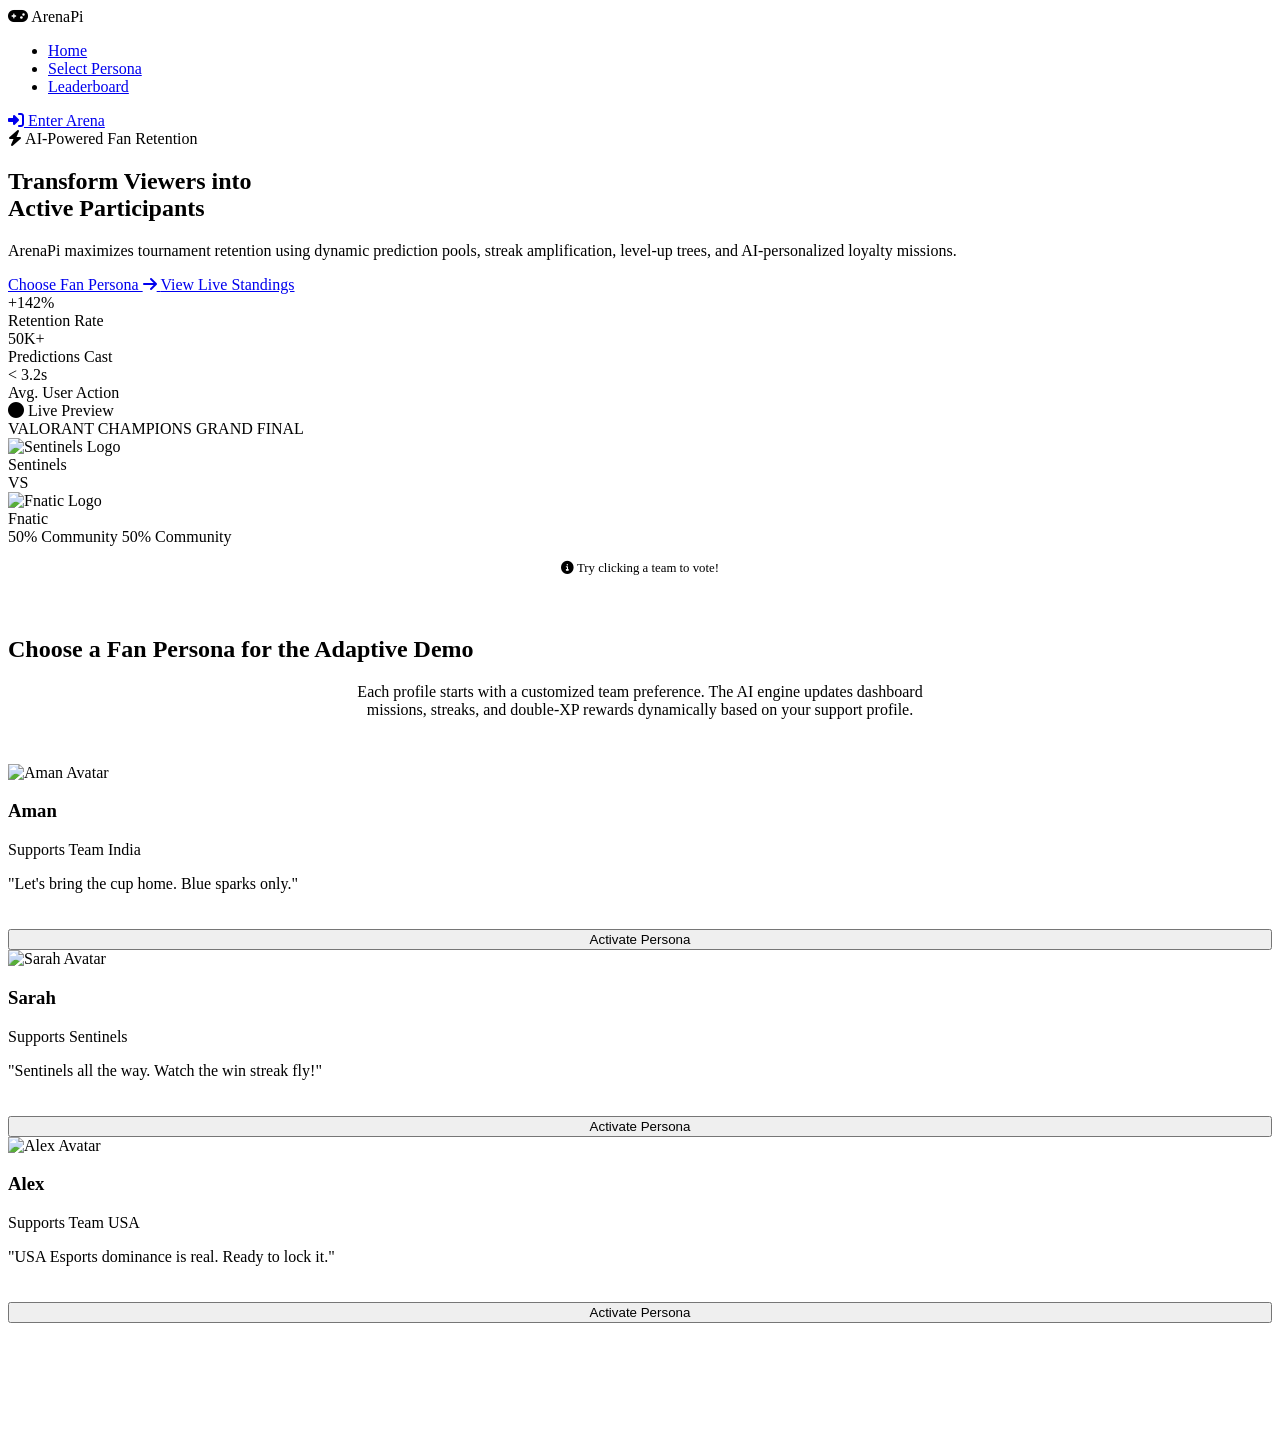
==== index.html @ d6355267 "Add files via upload" ====
<!DOCTYPE html>
<html lang="en">
<head>
    <meta charset="UTF-8">
    <meta name="viewport" content="width=device-width, initial-scale=1.0">
    <title>ArenaPi | Esports Fan Retention Platform</title>
    <!-- Icons and Fonts -->
    <link rel="stylesheet" href="https://cdnjs.cloudflare.com/ajax/libs/font-awesome/6.4.0/css/all.min.css">
    <link rel="stylesheet" href="css/core.css">
    <link rel="stylesheet" href="css/components.css">
    <link rel="stylesheet" href="css/pages.css">
</head>
<body>

    <!-- SVG Gradients for Progress Circles and borders -->
    <svg style="width:0;height:0;position:absolute;" aria-hidden="true" focusable="false">
        <linearGradient id="primaryGradient" x1="0%" y1="0%" x2="100%" y2="100%">
            <stop offset="0%" stop-color="#00f2fe" />
            <stop offset="100%" stop-color="#9d4edd" />
        </linearGradient>
    </svg>

    <!-- Navigation -->
    <nav class="navbar">
        <div class="nav-brand">
            <i class="fa-solid fa-gamepad text-gradient-primary"></i>
            <span>Arena<span>Pi</span></span>
        </div>
        <ul class="nav-links">
            <li><a href="#" class="nav-link active">Home</a></li>
            <li><a href="#demo-section" class="nav-link">Select Persona</a></li>
            <li><a href="leaderboard.html" class="nav-link">Leaderboard</a></li>
        </ul>
        <div class="nav-profile">
            <a href="#demo-section" class="btn btn-primary">
                <i class="fa-solid fa-right-to-bracket"></i> Enter Arena
            </a>
        </div>
    </nav>

    <!-- Main Content Container -->
    <main class="container">
        
        <!-- Hero Section -->
        <section class="hero-section animate-slide-up">
            <div class="hero-content">
                <div class="hero-badge">
                    <i class="fa-solid fa-bolt"></i> AI-Powered Fan Retention
                </div>
                <h1 class="hero-title">
                    Transform Viewers into <br>
                    <span class="text-gradient-primary glow-text-primary">Active Participants</span>
                </h1>
                <p class="hero-description">
                    ArenaPi maximizes tournament retention using dynamic prediction pools, streak amplification, level-up trees, and AI-personalized loyalty missions.
                </p>
                <div class="hero-actions">
                    <a href="#demo-section" class="btn btn-primary btn-lg">
                        Choose Fan Persona <i class="fa-solid fa-arrow-right"></i>
                    </a>
                    <a href="leaderboard.html" class="btn btn-secondary">
                        View Live Standings
                    </a>
                </div>
                <div class="hero-stats">
                    <div class="stat-item">
                        <div class="stat-value">+142%</div>
                        <div class="stat-label">Retention Rate</div>
                    </div>
                    <div class="stat-item">
                        <div class="stat-value">50K+</div>
                        <div class="stat-label">Predictions Cast</div>
                    </div>
                    <div class="stat-item">
                        <div class="stat-value">&lt; 3.2s</div>
                        <div class="stat-label">Avg. User Action</div>
                    </div>
                </div>
            </div>

            <!-- Teaser Match Interactive Card -->
            <div class="hero-visual">
                <div class="hero-preview-glow"></div>
                <div class="hero-card-teaser glass-panel match-card live animate-pulse-glow" id="teaser-match-card">
                    <div class="match-header">
                        <div class="match-badge live">
                            <i class="fa-solid fa-circle"></i> Live Preview
                        </div>
                        <div class="match-title">VALORANT CHAMPIONS GRAND FINAL</div>
                    </div>
                    <div class="match-versus">
                        <div class="match-team" id="teaser-team-a" data-team="Sentinels">
                            <img src="https://api.dicebear.com/7.x/identicon/svg?seed=Sentinels" alt="Sentinels Logo">
                            <div class="match-team-name">Sentinels</div>
                        </div>
                        <div class="match-vs-divider">VS</div>
                        <div class="match-team" id="teaser-team-b" data-team="Fnatic">
                            <img src="https://api.dicebear.com/7.x/identicon/svg?seed=Fnatic" alt="Fnatic Logo">
                            <div class="match-team-name">Fnatic</div>
                        </div>
                    </div>
                    <div class="match-prediction-bar">
                        <div class="match-prediction-fill-left" style="width: 50%" id="teaser-bar-left"></div>
                        <div class="match-prediction-fill-right" style="width: 50%" id="teaser-bar-right"></div>
                    </div>
                    <div class="match-prediction-stats">
                        <span id="teaser-votes-left">50% Community</span>
                        <span id="teaser-votes-right">50% Community</span>
                    </div>
                    <div style="margin-top: 15px; text-align: center; font-size: 0.8rem; color: var(--color-text-muted);">
                        <i class="fa-solid fa-circle-info text-gradient-primary"></i> Try clicking a team to vote!
                    </div>
                </div>
            </div>
        </section>

        <!-- Demo Profile Picker Section -->
        <section id="demo-section" style="padding: 40px 0 100px 0;">
            <h2 class="profile-selector-title">
                Choose a Fan Persona for the <span class="text-gradient-accent">Adaptive Demo</span>
            </h2>
            <p style="text-align: center; color: var(--color-text-muted); margin-bottom: 45px; max-width: 600px; margin-left: auto; margin-right: auto;">
                Each profile starts with a customized team preference. The AI engine updates dashboard missions, streaks, and double-XP rewards dynamically based on your support profile.
            </p>

            <div class="profile-select-grid">
                <!-- Aman Profile (Team India) -->
                <div class="profile-card glass-panel" data-name="Aman" data-team="Team India">
                    <img src="https://api.dicebear.com/7.x/bottts/svg?seed=Aman" alt="Aman Avatar" class="profile-avatar-large">
                    <h3 class="profile-name">Aman</h3>
                    <div class="profile-team">Supports Team India</div>
                    <p class="profile-motto">"Let's bring the cup home. Blue sparks only."</p>
                    <button class="btn btn-primary" style="margin-top: 20px; width: 100%;">Activate Persona</button>
                </div>

                <!-- Sarah Profile (Sentinels) -->
                <div class="profile-card glass-panel" data-name="Sarah" data-team="Sentinels">
                    <img src="https://api.dicebear.com/7.x/bottts/svg?seed=Sarah" alt="Sarah Avatar" class="profile-avatar-large">
                    <h3 class="profile-name">Sarah</h3>
                    <div class="profile-team">Supports Sentinels</div>
                    <p class="profile-motto">"Sentinels all the way. Watch the win streak fly!"</p>
                    <button class="btn btn-primary" style="margin-top: 20px; width: 100%;">Activate Persona</button>
                </div>

                <!-- Alex Profile (Team USA) -->
                <div class="profile-card glass-panel" data-name="Alex" data-team="Team USA">
                    <img src="https://api.dicebear.com/7.x/bottts/svg?seed=Alex" alt="Alex Avatar" class="profile-avatar-large">
                    <h3 class="profile-name">Alex</h3>
                    <div class="profile-team">Supports Team USA</div>
                    <p class="profile-motto">"USA Esports dominance is real. Ready to lock it."</p>
                    <button class="btn btn-primary" style="margin-top: 20px; width: 100%;">Activate Persona</button>
                </div>
            </div>
        </section>

    </main>

    <!-- JS Files -->
    <script src="js/state.js"></script>
    <script src="js/landing.js"></script>
</body>
</html>
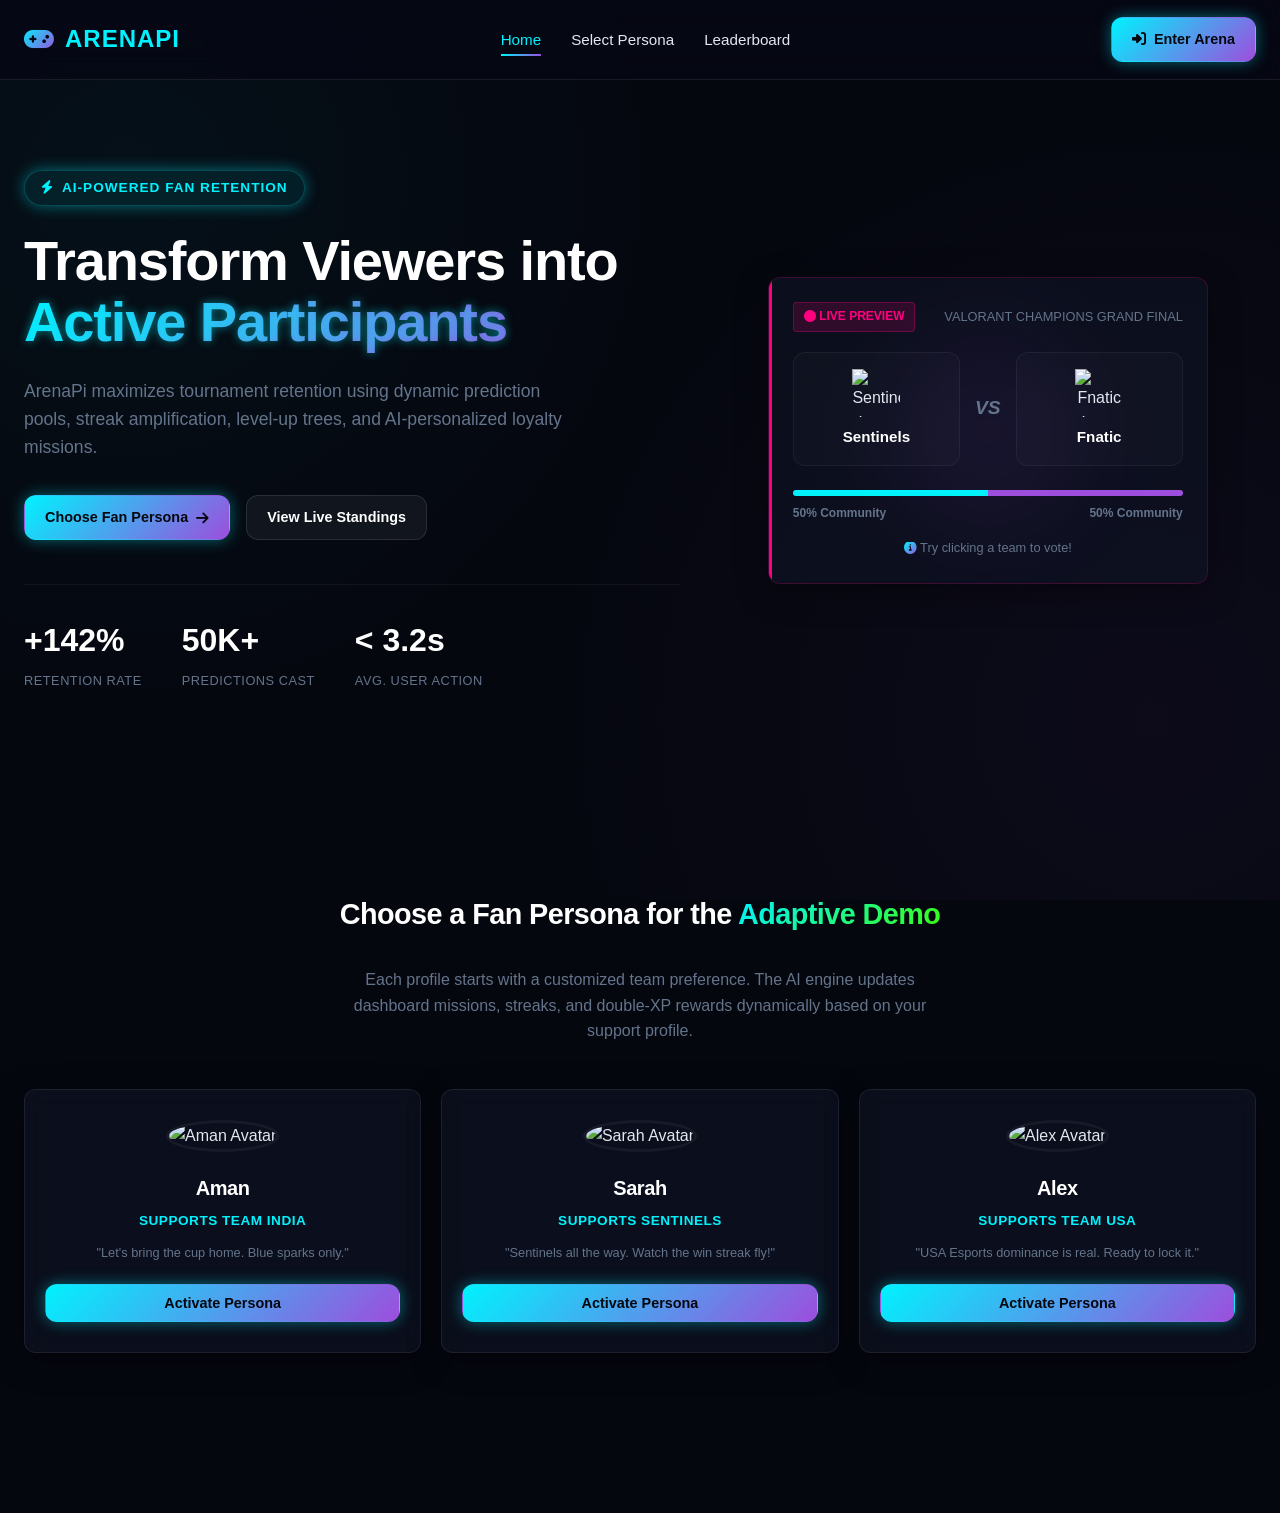
==== commit 1eaeaeca: "Remove 'css/' and 'js/' prefixes from file links" ====
--- a/index.html
+++ b/index.html
@@ -6,9 +6,9 @@
     <title>ArenaPi | Esports Fan Retention Platform</title>
     <!-- Icons and Fonts -->
     <link rel="stylesheet" href="https://cdnjs.cloudflare.com/ajax/libs/font-awesome/6.4.0/css/all.min.css">
-    <link rel="stylesheet" href="css/core.css">
-    <link rel="stylesheet" href="css/components.css">
-    <link rel="stylesheet" href="css/pages.css">
+    <link rel="stylesheet" href="core.css">
+    <link rel="stylesheet" href="components.css">
+    <link rel="stylesheet" href="pages.css">
 </head>
 <body>
 
@@ -156,7 +156,7 @@
     </main>
 
     <!-- JS Files -->
-    <script src="js/state.js"></script>
-    <script src="js/landing.js"></script>
+    <script src="state.js"></script>
+    <script src="landing.js"></script>
 </body>
 </html>
--- a/core.css
+++ b/core.css
@@ -0,0 +1,222 @@
+@import url('https://fonts.googleapis.com/css2?family=Inter:wght@300;400;500;600;700&family=Space+Grotesk:wght@400;500;600;700&display=swap');
+
+:root {
+    /* Color Palette */
+    --bg-darker: #05070f;
+    --bg-dark: #0a0d1d;
+    --bg-card: rgba(16, 20, 38, 0.6);
+    --bg-card-hover: rgba(22, 28, 54, 0.85);
+    
+    --color-primary: #00f2fe;     /* Electric Blue */
+    --color-secondary: #9d4edd;   /* Neon Purple */
+    --color-accent: #39ff14;      /* Hyper Green */
+    --color-danger: #ff007f;      /* Hot Pink */
+    --color-warning: #ffb703;     /* Amber Gold */
+    --color-text: #e2e8f0;        /* Slate text */
+    --color-text-muted: #64748b;  /* Muted text */
+    --color-white: #ffffff;
+    
+    /* Neon Glows */
+    --glow-primary: 0 0 15px rgba(0, 242, 254, 0.4);
+    --glow-secondary: 0 0 15px rgba(157, 78, 221, 0.4);
+    --glow-accent: 0 0 15px rgba(57, 255, 20, 0.4);
+    --glow-danger: 0 0 15px rgba(255, 0, 127, 0.4);
+    
+    /* Layout Tokens */
+    --border-radius: 12px;
+    --border-radius-lg: 20px;
+    --border-glass: 1px solid rgba(255, 255, 255, 0.08);
+    --font-heading: 'Space Grotesk', sans-serif;
+    --font-body: 'Inter', sans-serif;
+    
+    /* Animations */
+    --transition-fast: 0.2s cubic-bezier(0.4, 0, 0.2, 1);
+    --transition-normal: 0.3s cubic-bezier(0.4, 0, 0.2, 1);
+}
+
+/* Reset & Base Styles */
+* {
+    margin: 0;
+    padding: 0;
+    box-sizing: border-box;
+    scrollbar-width: thin;
+    scrollbar-color: var(--color-primary) var(--bg-darker);
+}
+
+body {
+    background-color: var(--bg-darker);
+    background-image: 
+        radial-gradient(circle at 10% 20%, rgba(0, 242, 254, 0.04) 0%, transparent 40%),
+        radial-gradient(circle at 90% 80%, rgba(157, 78, 221, 0.05) 0%, transparent 45%);
+    background-attachment: fixed;
+    color: var(--color-text);
+    font-family: var(--font-body);
+    line-height: 1.6;
+    overflow-x: hidden;
+    min-height: 100vh;
+}
+
+/* Custom Scrollbar */
+::-webkit-scrollbar {
+    width: 6px;
+    height: 6px;
+}
+
+::-webkit-scrollbar-track {
+    background: var(--bg-darker);
+}
+
+::-webkit-scrollbar-thumb {
+    background: rgba(0, 242, 254, 0.3);
+    border-radius: 3px;
+}
+
+::-webkit-scrollbar-thumb:hover {
+    background: var(--color-primary);
+}
+
+h1, h2, h3, h4, h5, h6 {
+    font-family: var(--font-heading);
+    color: var(--color-white);
+    letter-spacing: -0.02em;
+    font-weight: 700;
+}
+
+a {
+    color: inherit;
+    text-decoration: none;
+}
+
+button, input, select {
+    font-family: inherit;
+    font-size: inherit;
+    color: inherit;
+    outline: none;
+}
+
+/* Utility Classes */
+.container {
+    width: 100%;
+    max-width: 1280px;
+    margin: 0 auto;
+    padding: 0 24px;
+}
+
+.text-gradient-primary {
+    background: linear-gradient(135deg, var(--color-primary) 0%, var(--color-secondary) 100%);
+    -webkit-background-clip: text;
+    -webkit-text-fill-color: transparent;
+}
+
+.text-gradient-accent {
+    background: linear-gradient(135deg, var(--color-primary) 0%, var(--color-accent) 100%);
+    -webkit-background-clip: text;
+    -webkit-text-fill-color: transparent;
+}
+
+.glow-text-primary {
+    text-shadow: 0 0 10px rgba(0, 242, 254, 0.5);
+}
+
+.glow-text-accent {
+    text-shadow: 0 0 10px rgba(57, 255, 20, 0.5);
+}
+
+.flex-center {
+    display: flex;
+    justify-content: center;
+    align-items: center;
+}
+
+.glass-panel {
+    background: var(--bg-card);
+    backdrop-filter: blur(12px);
+    -webkit-backdrop-filter: blur(12px);
+    border: var(--border-glass);
+    border-radius: var(--border-radius);
+    box-shadow: 0 8px 32px 0 rgba(0, 0, 0, 0.37);
+}
+
+/* Animations */
+@keyframes pulseGlow {
+    0%, 100% {
+        box-shadow: 0 0 15px rgba(0, 242, 254, 0.2);
+    }
+    50% {
+        box-shadow: 0 0 25px rgba(0, 242, 254, 0.5);
+    }
+}
+
+@keyframes flameWobble {
+    0%, 100% { transform: scale(1) rotate(0deg); }
+    20% { transform: scale(1.1) rotate(-3deg); }
+    40% { transform: scale(0.95) rotate(3deg); }
+    60% { transform: scale(1.05) rotate(-1deg); }
+    80% { transform: scale(1) rotate(2deg); }
+}
+
+@keyframes slideInUp {
+    from {
+        opacity: 0;
+        transform: translateY(20px);
+    }
+    to {
+        opacity: 1;
+        transform: translateY(0);
+    }
+}
+
+.animate-pulse-glow {
+    animation: pulseGlow 3s infinite ease-in-out;
+}
+
+.animate-flame {
+    animation: flameWobble 1.5s infinite ease-in-out;
+}
+
+.animate-slide-up {
+    animation: slideInUp 0.6s cubic-bezier(0.16, 1, 0.3, 1) forwards;
+}
+
+/* Real-Time and Advanced Gamification Additions */
+:root {
+    --glow-golden: 0 0 20px rgba(255, 215, 0, 0.6);
+}
+
+.golden-aura {
+    box-shadow: var(--glow-golden) !important;
+    border-color: #ffd700 !important;
+    position: relative;
+}
+
+.golden-aura::after {
+    content: '👑';
+    position: absolute;
+    top: -8px;
+    right: -8px;
+    font-size: 1.1rem;
+    z-index: 10;
+}
+
+.golden-text {
+    color: #ffd700 !important;
+    text-shadow: 0 0 10px rgba(255, 215, 0, 0.4);
+}
+
+@keyframes flashGreen {
+    0%, 100% { background: rgba(57, 255, 20, 0.03); }
+    50% { background: rgba(57, 255, 20, 0.18); }
+}
+
+@keyframes flashRed {
+    0%, 100% { background: rgba(255, 0, 127, 0.03); }
+    50% { background: rgba(255, 0, 127, 0.18); }
+}
+
+.flash-score-green {
+    animation: flashGreen 1s ease;
+}
+
+.flash-score-red {
+    animation: flashRed 1s ease;
+}
--- a/components.css
+++ b/components.css
@@ -0,0 +1,921 @@
+/* ==========================================================================
+   BUTTONS
+   ========================================================================== */
+.btn {
+    display: inline-flex;
+    align-items: center;
+    justify-content: center;
+    gap: 8px;
+    padding: 10px 20px;
+    border-radius: var(--border-radius);
+    font-weight: 600;
+    cursor: pointer;
+    transition: all var(--transition-fast);
+    border: 1px solid transparent;
+    font-size: 0.9rem;
+}
+
+.btn-primary {
+    background: linear-gradient(135deg, var(--color-primary) 0%, var(--color-secondary) 100%);
+    color: var(--bg-darker);
+    box-shadow: var(--glow-primary);
+    font-weight: 700;
+}
+
+.btn-primary:hover {
+    transform: translateY(-2px);
+    box-shadow: 0 0 25px rgba(0, 242, 254, 0.7);
+    color: var(--color-white);
+}
+
+.btn-secondary {
+    background: rgba(255, 255, 255, 0.05);
+    border: 1px solid rgba(255, 255, 255, 0.1);
+    color: var(--color-white);
+}
+
+.btn-secondary:hover {
+    background: rgba(255, 255, 255, 0.1);
+    transform: translateY(-2px);
+}
+
+.btn-accent {
+    background: transparent;
+    border: 1px solid var(--color-accent);
+    color: var(--color-accent);
+}
+
+.btn-accent:hover {
+    background: var(--color-accent);
+    color: var(--bg-darker);
+    box-shadow: var(--glow-accent);
+    transform: translateY(-2px);
+}
+
+.btn-danger {
+    background: var(--color-danger);
+    color: var(--color-white);
+    box-shadow: var(--glow-danger);
+}
+
+.btn-danger:hover {
+    box-shadow: 0 0 25px rgba(255, 0, 127, 0.7);
+    transform: translateY(-2px);
+}
+
+/* ==========================================================================
+   NAVIGATION BAR
+   ========================================================================== */
+.navbar {
+    height: 80px;
+    display: flex;
+    justify-content: space-between;
+    align-items: center;
+    padding: 0 24px;
+    margin-bottom: 30px;
+    border-bottom: var(--border-glass);
+    background: rgba(6, 8, 20, 0.7);
+    backdrop-filter: blur(16px);
+    -webkit-backdrop-filter: blur(16px);
+    position: sticky;
+    top: 0;
+    z-index: 100;
+}
+
+.nav-brand {
+    display: flex;
+    align-items: center;
+    gap: 10px;
+    font-size: 1.5rem;
+    font-weight: 700;
+    color: var(--color-white);
+    text-transform: uppercase;
+    letter-spacing: 1px;
+}
+
+.nav-brand span {
+    color: var(--color-primary);
+}
+
+.nav-links {
+    display: flex;
+    gap: 30px;
+    list-style: none;
+}
+
+.nav-link {
+    font-family: var(--font-heading);
+    font-weight: 500;
+    font-size: 0.95rem;
+    transition: color var(--transition-fast);
+    position: relative;
+    padding: 8px 0;
+}
+
+.nav-link:hover, .nav-link.active {
+    color: var(--color-primary);
+}
+
+.nav-link::after {
+    content: '';
+    position: absolute;
+    bottom: 0;
+    left: 0;
+    width: 0;
+    height: 2px;
+    background: linear-gradient(90deg, var(--color-primary), var(--color-secondary));
+    transition: width var(--transition-fast);
+}
+
+.nav-link:hover::after, .nav-link.active::after {
+    width: 100%;
+}
+
+.nav-profile {
+    display: flex;
+    align-items: center;
+    gap: 15px;
+}
+
+/* ==========================================================================
+   MATCH PREDICTION CARDS
+   ========================================================================== */
+.match-card {
+    position: relative;
+    padding: 24px;
+    overflow: hidden;
+    transition: all var(--transition-normal);
+}
+
+.match-card:hover {
+    border-color: rgba(0, 242, 254, 0.3);
+    transform: translateY(-4px);
+    box-shadow: 0 12px 30px rgba(0, 242, 254, 0.08);
+}
+
+.match-card::before {
+    content: '';
+    position: absolute;
+    top: 0;
+    left: 0;
+    width: 3px;
+    height: 100%;
+    background: var(--color-text-muted);
+}
+
+.match-card.live::before {
+    background: var(--color-danger);
+}
+
+.match-card.live {
+    border-color: rgba(255, 0, 127, 0.2);
+}
+
+.match-header {
+    display: flex;
+    justify-content: space-between;
+    align-items: center;
+    margin-bottom: 20px;
+}
+
+.match-badge {
+    padding: 4px 10px;
+    border-radius: 4px;
+    font-size: 0.75rem;
+    font-weight: 700;
+    text-transform: uppercase;
+}
+
+.match-badge.live {
+    background: rgba(255, 0, 127, 0.15);
+    color: var(--color-danger);
+    border: 1px solid rgba(255, 0, 127, 0.3);
+    animation: pulse 1.5s infinite;
+}
+
+.match-badge.upcoming {
+    background: rgba(0, 242, 254, 0.1);
+    color: var(--color-primary);
+    border: 1px solid rgba(0, 242, 254, 0.2);
+}
+
+.match-badge.settled {
+    background: rgba(255, 255, 255, 0.05);
+    color: var(--color-text-muted);
+    border: 1px solid rgba(255, 255, 255, 0.1);
+}
+
+.match-title {
+    font-size: 0.8rem;
+    color: var(--color-text-muted);
+    font-weight: 500;
+}
+
+.match-versus {
+    display: grid;
+    grid-template-columns: 1fr auto 1fr;
+    align-items: center;
+    text-align: center;
+    gap: 15px;
+    margin-bottom: 24px;
+}
+
+.match-team {
+    padding: 16px;
+    border-radius: var(--border-radius);
+    background: rgba(255, 255, 255, 0.02);
+    border: 1px solid rgba(255, 255, 255, 0.05);
+    cursor: pointer;
+    transition: all var(--transition-fast);
+    display: flex;
+    flex-direction: column;
+    align-items: center;
+    gap: 8px;
+}
+
+.match-team img {
+    width: 48px;
+    height: 48px;
+    object-fit: contain;
+}
+
+.match-team-name {
+    font-weight: 600;
+    font-size: 0.95rem;
+    color: var(--color-white);
+}
+
+.match-team:hover:not(.disabled) {
+    background: rgba(0, 242, 254, 0.05);
+    border-color: var(--color-primary);
+}
+
+.match-team.selected {
+    background: linear-gradient(135deg, rgba(0, 242, 254, 0.15) 0%, rgba(157, 78, 221, 0.15) 100%);
+    border-color: var(--color-primary);
+    box-shadow: 0 0 15px rgba(0, 242, 254, 0.2);
+}
+
+.match-vs-divider {
+    font-family: var(--font-heading);
+    font-weight: 700;
+    font-style: italic;
+    color: var(--color-text-muted);
+    font-size: 1.2rem;
+}
+
+.match-prediction-bar {
+    display: flex;
+    height: 6px;
+    background: rgba(255, 255, 255, 0.05);
+    border-radius: 3px;
+    overflow: hidden;
+    margin-top: 15px;
+}
+
+.match-prediction-fill-left {
+    background: var(--color-primary);
+    transition: width var(--transition-normal);
+}
+
+.match-prediction-fill-right {
+    background: var(--color-secondary);
+    transition: width var(--transition-normal);
+}
+
+.match-prediction-stats {
+    display: flex;
+    justify-content: space-between;
+    font-size: 0.75rem;
+    color: var(--color-text-muted);
+    margin-top: 8px;
+    font-weight: 600;
+}
+
+/* ==========================================================================
+   XP PROGRESS RING & STATS
+   ========================================================================== */
+.xp-widget {
+    padding: 20px;
+    display: flex;
+    align-items: center;
+    gap: 20px;
+}
+
+.progress-circle-container {
+    position: relative;
+    width: 80px;
+    height: 80px;
+}
+
+.progress-circle {
+    transform: rotate(-90deg);
+}
+
+.progress-circle circle {
+    fill: none;
+    stroke-width: 6;
+}
+
+.progress-circle-bg {
+    stroke: rgba(255, 255, 255, 0.05);
+}
+
+.progress-circle-fill {
+    stroke: url(#primaryGradient);
+    stroke-linecap: round;
+    transition: stroke-dashoffset 0.8s cubic-bezier(0.4, 0, 0.2, 1);
+}
+
+.progress-circle-text {
+    position: absolute;
+    top: 50%;
+    left: 50%;
+    transform: translate(-50%, -50%);
+    font-family: var(--font-heading);
+    font-size: 1.3rem;
+    font-weight: 700;
+    color: var(--color-white);
+}
+
+.xp-details {
+    display: flex;
+    flex-direction: column;
+    gap: 4px;
+}
+
+.xp-title {
+    font-size: 0.85rem;
+    color: var(--color-text-muted);
+    text-transform: uppercase;
+    letter-spacing: 1px;
+    font-weight: 600;
+}
+
+.xp-level-badge {
+    font-family: var(--font-heading);
+    font-size: 1.1rem;
+    font-weight: 700;
+    color: var(--color-primary);
+}
+
+.xp-bar-text {
+    font-size: 0.8rem;
+    color: var(--color-text);
+}
+
+/* ==========================================================================
+   STREAK INDICATOR
+   ========================================================================== */
+.streak-indicator {
+    display: flex;
+    align-items: center;
+    gap: 8px;
+    padding: 8px 16px;
+    border-radius: 30px;
+    background: rgba(255, 183, 3, 0.08);
+    border: 1px solid rgba(255, 183, 3, 0.2);
+    cursor: pointer;
+    transition: all var(--transition-fast);
+}
+
+.streak-indicator:hover {
+    background: rgba(255, 183, 3, 0.15);
+    box-shadow: 0 0 15px rgba(255, 183, 3, 0.2);
+    transform: scale(1.05);
+}
+
+.streak-indicator i {
+    color: var(--color-warning);
+    font-size: 1.1rem;
+}
+
+.streak-count {
+    font-family: var(--font-heading);
+    font-weight: 700;
+    color: var(--color-warning);
+}
+
+/* ==========================================================================
+   MISSIONS (QUEST CARDS)
+   ========================================================================== */
+.mission-card {
+    padding: 20px;
+    display: flex;
+    flex-direction: column;
+    gap: 15px;
+    position: relative;
+    border: var(--border-glass);
+    transition: all var(--transition-normal);
+}
+
+.mission-card:hover {
+    border-color: rgba(157, 78, 221, 0.3);
+    transform: translateY(-2px);
+}
+
+.mission-badge {
+    position: absolute;
+    top: 15px;
+    right: 15px;
+    background: linear-gradient(135deg, var(--color-accent) 0%, #1e8f00 100%);
+    color: var(--bg-darker);
+    font-size: 0.7rem;
+    font-weight: 800;
+    padding: 3px 8px;
+    border-radius: 4px;
+    text-transform: uppercase;
+    box-shadow: var(--glow-accent);
+}
+
+.mission-info {
+    display: flex;
+    flex-direction: column;
+    gap: 4px;
+}
+
+.mission-title {
+    font-size: 1rem;
+    font-weight: 600;
+    color: var(--color-white);
+    padding-right: 60px;
+}
+
+.mission-description {
+    font-size: 0.8rem;
+    color: var(--color-text-muted);
+}
+
+.mission-reward {
+    display: flex;
+    align-items: center;
+    gap: 6px;
+    font-size: 0.85rem;
+    color: var(--color-primary);
+    font-weight: 700;
+}
+
+.mission-progress-container {
+    display: flex;
+    flex-direction: column;
+    gap: 6px;
+}
+
+.mission-progress-bar {
+    height: 4px;
+    background: rgba(255, 255, 255, 0.05);
+    border-radius: 2px;
+    overflow: hidden;
+}
+
+.mission-progress-fill {
+    height: 100%;
+    background: var(--color-primary);
+    transition: width var(--transition-normal);
+}
+
+.mission-progress-text {
+    font-size: 0.75rem;
+    color: var(--color-text-muted);
+    text-align: right;
+    font-weight: 600;
+}
+
+/* ==========================================================================
+   BADGES & REWARDS
+   ========================================================================== */
+.badge-grid {
+    display: grid;
+    grid-template-columns: repeat(auto-fill, minmax(100px, 1fr));
+    gap: 15px;
+}
+
+.badge-item {
+    display: flex;
+    flex-direction: column;
+    align-items: center;
+    gap: 10px;
+    text-align: center;
+    padding: 15px 10px;
+    border-radius: var(--border-radius);
+    background: rgba(255, 255, 255, 0.01);
+    border: 1px solid rgba(255, 255, 255, 0.03);
+    transition: all var(--transition-normal);
+    opacity: 0.5;
+    filter: grayscale(100%);
+}
+
+.badge-item.unlocked {
+    opacity: 1;
+    filter: none;
+    background: rgba(157, 78, 221, 0.05);
+    border-color: rgba(157, 78, 221, 0.2);
+}
+
+.badge-item.unlocked:hover {
+    transform: scale(1.05) translateY(-3px);
+    box-shadow: 0 8px 24px rgba(157, 78, 221, 0.15);
+    border-color: var(--color-secondary);
+}
+
+.badge-icon {
+    width: 50px;
+    height: 50px;
+    border-radius: 50%;
+    display: flex;
+    align-items: center;
+    justify-content: center;
+    background: rgba(255, 255, 255, 0.05);
+    font-size: 1.3rem;
+    color: var(--color-text-muted);
+    border: 1px solid rgba(255, 255, 255, 0.1);
+    transition: all var(--transition-normal);
+}
+
+.badge-item.unlocked .badge-icon {
+    background: linear-gradient(135deg, rgba(157, 78, 221, 0.2) 0%, rgba(0, 242, 254, 0.2) 100%);
+    color: var(--color-primary);
+    border-color: var(--color-primary);
+    box-shadow: var(--glow-primary);
+}
+
+.badge-name {
+    font-size: 0.75rem;
+    font-weight: 600;
+    color: var(--color-text);
+}
+
+/* ==========================================================================
+   LEADERBOARD PODIUM
+   ========================================================================== */
+.podium-container {
+    display: grid;
+    grid-template-columns: 1fr 1.2fr 1fr;
+    align-items: flex-end;
+    gap: 20px;
+    margin-bottom: 40px;
+    margin-top: 20px;
+}
+
+.podium-card {
+    display: flex;
+    flex-direction: column;
+    align-items: center;
+    padding: 24px;
+    text-align: center;
+    position: relative;
+    border-top: 3px solid transparent;
+    transition: all var(--transition-normal);
+}
+
+.podium-card.first {
+    order: 2;
+    min-height: 280px;
+    background: linear-gradient(180deg, rgba(255, 215, 0, 0.08) 0%, rgba(16, 20, 38, 0.6) 100%);
+    border-color: #ffd700;
+    box-shadow: 0 10px 40px rgba(255, 215, 0, 0.08);
+}
+
+.podium-card.second {
+    order: 1;
+    min-height: 230px;
+    background: linear-gradient(180deg, rgba(192, 192, 192, 0.06) 0%, rgba(16, 20, 38, 0.6) 100%);
+    border-color: #c0c0c0;
+}
+
+.podium-card.third {
+    order: 3;
+    min-height: 200px;
+    background: linear-gradient(180deg, rgba(205, 127, 50, 0.05) 0%, rgba(16, 20, 38, 0.6) 100%);
+    border-color: #cd7f32;
+}
+
+.podium-avatar-wrapper {
+    position: relative;
+    margin-bottom: 15px;
+}
+
+.podium-avatar {
+    width: 64px;
+    height: 64px;
+    border-radius: 50%;
+    border: 2px solid var(--color-text-muted);
+    object-fit: cover;
+}
+
+.first .podium-avatar {
+    width: 80px;
+    height: 80px;
+    border-color: #ffd700;
+    box-shadow: 0 0 20px rgba(255, 215, 0, 0.4);
+}
+
+.second .podium-avatar {
+    border-color: #c0c0c0;
+    box-shadow: 0 0 15px rgba(192, 192, 192, 0.3);
+}
+
+.third .podium-avatar {
+    border-color: #cd7f32;
+    box-shadow: 0 0 15px rgba(205, 127, 50, 0.2);
+}
+
+.podium-rank-badge {
+    position: absolute;
+    bottom: -5px;
+    left: 50%;
+    transform: translateX(-50%);
+    width: 24px;
+    height: 24px;
+    border-radius: 50%;
+    font-size: 0.75rem;
+    font-weight: 700;
+    color: var(--bg-darker);
+    display: flex;
+    align-items: center;
+    justify-content: center;
+    border: 1px solid rgba(255,255,255,0.2);
+}
+
+.first .podium-rank-badge { background: #ffd700; }
+.second .podium-rank-badge { background: #c0c0c0; }
+.third .podium-rank-badge { background: #cd7f32; }
+
+.podium-username {
+    font-family: var(--font-heading);
+    font-size: 1.1rem;
+    font-weight: 600;
+    color: var(--color-white);
+    margin-bottom: 4px;
+}
+
+.podium-xp {
+    font-size: 0.85rem;
+    color: var(--color-primary);
+    font-weight: 700;
+}
+
+.podium-level {
+    font-size: 0.75rem;
+    color: var(--color-text-muted);
+    font-weight: 500;
+}
+
+/* ==========================================================================
+   LOADING SKELETON ANIMATION
+   ========================================================================== */
+.skeleton {
+    background: linear-gradient(90deg, rgba(255,255,255,0.03) 25%, rgba(255,255,255,0.08) 37%, rgba(255,255,255,0.03) 63%);
+    background-size: 400% 100%;
+    animation: skeleton-loading 1.4s ease infinite;
+}
+
+@keyframes skeleton-loading {
+    0% { background-position: 100% 50%; }
+    100% { background-position: 0% 50%; }
+}
+
+@keyframes pulse {
+    0%, 100% { opacity: 1; }
+    50% { opacity: 0.5; }
+}
+
+/* ==========================================================================
+   REAL-TIME STAKING, CHAT, & REWARDS SHOP UPDATES
+   ========================================================================== */
+
+/* Staking and Odds elements inside Match Card */
+.match-odds-row {
+    display: flex;
+    justify-content: space-between;
+    margin-top: 10px;
+    font-size: 0.8rem;
+    font-weight: 700;
+}
+
+.team-odds {
+    color: var(--color-primary);
+    background: rgba(0, 242, 254, 0.08);
+    padding: 2px 8px;
+    border-radius: 4px;
+    border: 1px solid rgba(0, 242, 254, 0.2);
+}
+
+.team-odds.right {
+    color: var(--color-secondary);
+    background: rgba(157, 78, 221, 0.08);
+    border: 1px solid rgba(157, 78, 221, 0.2);
+}
+
+.staking-panel {
+    margin-top: 15px;
+    padding: 15px;
+    border-radius: var(--border-radius);
+    background: rgba(0, 0, 0, 0.25);
+    border: 1px solid rgba(255, 255, 255, 0.05);
+    display: flex;
+    flex-direction: column;
+    gap: 12px;
+}
+
+.staking-header {
+    display: flex;
+    justify-content: space-between;
+    font-size: 0.8rem;
+    font-weight: 600;
+}
+
+.staking-slider {
+    width: 100%;
+    height: 6px;
+    border-radius: 3px;
+    background: rgba(255,255,255,0.1);
+    outline: none;
+    -webkit-appearance: none;
+}
+
+.staking-slider::-webkit-slider-thumb {
+    -webkit-appearance: none;
+    width: 16px;
+    height: 16px;
+    border-radius: 50%;
+    background: var(--color-primary);
+    box-shadow: var(--glow-primary);
+    cursor: pointer;
+    transition: transform 0.1s;
+}
+
+.staking-slider::-webkit-slider-thumb:hover {
+    transform: scale(1.2);
+}
+
+.staking-output {
+    display: flex;
+    justify-content: space-between;
+    font-size: 0.85rem;
+    font-weight: 700;
+}
+
+.staking-payout-val {
+    color: var(--color-accent);
+}
+
+/* Chat Feed Components */
+.chat-box {
+    height: 250px;
+    overflow-y: auto;
+    display: flex;
+    flex-direction: column;
+    gap: 10px;
+    padding-right: 5px;
+}
+
+.chat-message {
+    font-size: 0.8rem;
+    background: rgba(255, 255, 255, 0.02);
+    border: 1px solid rgba(255,255,255,0.03);
+    padding: 8px 12px;
+    border-radius: 8px;
+    line-height: 1.4;
+    transition: background-color var(--transition-fast);
+}
+
+.chat-message:hover {
+    background: rgba(255, 255, 255, 0.04);
+}
+
+.chat-meta {
+    display: flex;
+    align-items: center;
+    gap: 6px;
+    margin-bottom: 4px;
+}
+
+.chat-user {
+    font-weight: 700;
+    color: var(--color-primary);
+}
+
+.chat-team-badge {
+    font-size: 0.65rem;
+    padding: 1px 5px;
+    border-radius: 3px;
+    font-weight: 700;
+    text-transform: uppercase;
+}
+
+.chat-team-badge.india {
+    background: rgba(255, 183, 3, 0.15);
+    color: var(--color-warning);
+    border: 1px solid rgba(255, 183, 3, 0.3);
+}
+
+.chat-team-badge.sentinels {
+    background: rgba(255, 0, 127, 0.15);
+    color: var(--color-danger);
+    border: 1px solid rgba(255, 0, 127, 0.3);
+}
+
+.chat-team-badge.usa {
+    background: rgba(0, 242, 254, 0.15);
+    color: var(--color-primary);
+    border: 1px solid rgba(0, 242, 254, 0.3);
+}
+
+.chat-msg-text {
+    color: var(--color-text);
+}
+
+/* Points Shop Components */
+.pipoints-display {
+    display: inline-flex;
+    align-items: center;
+    gap: 6px;
+    padding: 8px 16px;
+    border-radius: 30px;
+    background: rgba(0, 242, 254, 0.08);
+    border: 1px solid rgba(0, 242, 254, 0.2);
+    font-weight: 700;
+    color: var(--color-primary);
+}
+
+.shop-grid {
+    display: flex;
+    flex-direction: column;
+    gap: 15px;
+}
+
+.shop-card {
+    padding: 16px;
+    display: flex;
+    align-items: center;
+    gap: 15px;
+    border: var(--border-glass);
+    transition: all var(--transition-normal);
+}
+
+.shop-card:hover {
+    border-color: rgba(0, 242, 254, 0.25);
+    background: rgba(255, 255, 255, 0.02);
+}
+
+.shop-card-icon {
+    width: 44px;
+    height: 44px;
+    border-radius: 8px;
+    display: flex;
+    align-items: center;
+    justify-content: center;
+    font-size: 1.2rem;
+    background: rgba(255, 255, 255, 0.03);
+    border: 1px solid rgba(255,255,255,0.08);
+    color: var(--color-secondary);
+}
+
+.shop-card.active .shop-card-icon {
+    background: linear-gradient(135deg, rgba(0, 242, 254, 0.1) 0%, rgba(157, 78, 221, 0.1) 100%);
+    color: var(--color-primary);
+    border-color: var(--color-primary);
+}
+
+.shop-card-info {
+    flex-grow: 1;
+    display: flex;
+    flex-direction: column;
+    gap: 2px;
+}
+
+.shop-card-title {
+    font-size: 0.9rem;
+    font-weight: 600;
+    color: var(--color-white);
+}
+
+.shop-card-desc {
+    font-size: 0.75rem;
+    color: var(--color-text-muted);
+}
+
+.shop-card-cost {
+    display: flex;
+    align-items: center;
+    gap: 4px;
+    font-size: 0.8rem;
+    font-weight: 700;
+    color: var(--color-warning);
+}
+
+.shop-card-action {
+    display: flex;
+    flex-direction: column;
+    align-items: flex-end;
+    gap: 8px;
+}
+
+.badge-active-tag {
+    font-size: 0.7rem;
+    color: var(--color-accent);
+    font-weight: 700;
+    text-transform: uppercase;
+}
+
--- a/pages.css
+++ b/pages.css
@@ -0,0 +1,461 @@
+/* ==========================================================================
+   LANDING PAGE (index.html)
+   ========================================================================== */
+.hero-section {
+    padding: 60px 0 100px 0;
+    display: grid;
+    grid-template-columns: 1.1fr 0.9fr;
+    gap: 40px;
+    align-items: center;
+}
+
+.hero-content {
+    display: flex;
+    flex-direction: column;
+    gap: 24px;
+}
+
+.hero-badge {
+    align-self: flex-start;
+    display: inline-flex;
+    align-items: center;
+    gap: 8px;
+    padding: 6px 16px;
+    border-radius: 30px;
+    background: rgba(0, 242, 254, 0.08);
+    border: 1px solid rgba(0, 242, 254, 0.2);
+    font-size: 0.85rem;
+    font-weight: 700;
+    text-transform: uppercase;
+    letter-spacing: 1px;
+    color: var(--color-primary);
+    box-shadow: var(--glow-primary);
+}
+
+.hero-title {
+    font-size: 3.5rem;
+    line-height: 1.1;
+    font-weight: 800;
+}
+
+.hero-description {
+    font-size: 1.1rem;
+    color: var(--color-text-muted);
+    max-width: 540px;
+}
+
+.hero-actions {
+    display: flex;
+    gap: 16px;
+    margin-top: 10px;
+}
+
+.hero-stats {
+    display: flex;
+    gap: 40px;
+    margin-top: 20px;
+    border-top: 1px solid rgba(255, 255, 255, 0.05);
+    padding-top: 30px;
+}
+
+.stat-item {
+    display: flex;
+    flex-direction: column;
+    gap: 4px;
+}
+
+.stat-value {
+    font-family: var(--font-heading);
+    font-size: 2rem;
+    font-weight: 700;
+    color: var(--color-white);
+}
+
+.stat-label {
+    font-size: 0.8rem;
+    color: var(--color-text-muted);
+    text-transform: uppercase;
+    letter-spacing: 0.5px;
+}
+
+.hero-visual {
+    display: flex;
+    justify-content: center;
+    position: relative;
+}
+
+.hero-preview-glow {
+    position: absolute;
+    width: 300px;
+    height: 300px;
+    background: radial-gradient(circle, rgba(157, 78, 221, 0.15) 0%, transparent 70%);
+    top: 50%;
+    left: 50%;
+    transform: translate(-50%, -50%);
+    filter: blur(40px);
+    z-index: -1;
+}
+
+.hero-card-teaser {
+    width: 100%;
+    max-width: 440px;
+}
+
+/* Profile Selector Grid */
+.profile-selector-title {
+    text-align: center;
+    margin-top: 60px;
+    margin-bottom: 30px;
+    font-size: 1.8rem;
+}
+
+.profile-select-grid {
+    display: grid;
+    grid-template-columns: repeat(3, 1fr);
+    gap: 20px;
+    margin-bottom: 60px;
+}
+
+.profile-card {
+    padding: 30px 20px;
+    text-align: center;
+    cursor: pointer;
+    transition: all var(--transition-normal);
+}
+
+.profile-card:hover {
+    border-color: var(--color-primary);
+    transform: translateY(-5px);
+    box-shadow: 0 10px 25px rgba(0, 242, 254, 0.1);
+}
+
+.profile-avatar-large {
+    width: 80px;
+    height: 80px;
+    border-radius: 50%;
+    border: 3px solid rgba(255, 255, 255, 0.05);
+    margin-bottom: 20px;
+    transition: all var(--transition-normal);
+}
+
+.profile-card:hover .profile-avatar-large {
+    border-color: var(--color-primary);
+    box-shadow: var(--glow-primary);
+}
+
+.profile-name {
+    font-family: var(--font-heading);
+    font-size: 1.25rem;
+    font-weight: 700;
+    margin-bottom: 6px;
+}
+
+.profile-team {
+    font-size: 0.85rem;
+    color: var(--color-primary);
+    font-weight: 700;
+    text-transform: uppercase;
+    letter-spacing: 0.5px;
+    margin-bottom: 12px;
+}
+
+.profile-motto {
+    font-size: 0.8rem;
+    color: var(--color-text-muted);
+}
+
+/* ==========================================================================
+   DASHBOARD PAGE (dashboard.html)
+   ========================================================================== */
+.dashboard-grid {
+    display: grid;
+    grid-template-columns: 1.15fr 300px 320px;
+    gap: 24px;
+    align-items: start;
+    margin-bottom: 50px;
+}
+
+.dashboard-main-col {
+    display: flex;
+    flex-direction: column;
+    gap: 24px;
+}
+
+.dashboard-chat-col {
+    display: flex;
+    flex-direction: column;
+    gap: 24px;
+}
+
+.dashboard-side-col {
+    display: flex;
+    flex-direction: column;
+    gap: 24px;
+}
+
+.section-header {
+    display: flex;
+    justify-content: space-between;
+    align-items: center;
+    margin-bottom: 20px;
+}
+
+.section-title {
+    font-size: 1.4rem;
+    font-weight: 700;
+    display: flex;
+    align-items: center;
+    gap: 10px;
+}
+
+.section-title i {
+    color: var(--color-primary);
+}
+
+/* Tabs */
+.dashboard-tabs {
+    display: flex;
+    gap: 8px;
+    padding: 4px;
+    border-radius: 8px;
+    background: rgba(0, 0, 0, 0.2);
+    border: 1px solid rgba(255, 255, 255, 0.03);
+}
+
+.tab-btn {
+    padding: 6px 14px;
+    font-size: 0.8rem;
+    border-radius: 6px;
+    background: transparent;
+    border: none;
+    cursor: pointer;
+    font-weight: 600;
+    transition: all var(--transition-fast);
+    color: var(--color-text-muted);
+}
+
+.tab-btn.active {
+    background: rgba(0, 242, 254, 0.1);
+    color: var(--color-primary);
+    border: 1px solid rgba(0, 242, 254, 0.2);
+}
+
+.matches-grid {
+    display: grid;
+    grid-template-columns: 1fr;
+    gap: 20px;
+}
+
+/* Sidebar Sections */
+.sidebar-box {
+    padding: 24px;
+}
+
+.sidebar-heading {
+    font-size: 1.1rem;
+    margin-bottom: 20px;
+    display: flex;
+    align-items: center;
+    gap: 8px;
+}
+
+.sidebar-heading i {
+    color: var(--color-secondary);
+}
+
+.missions-list {
+    display: flex;
+    flex-direction: column;
+    gap: 15px;
+}
+
+/* ==========================================================================
+   LEADERBOARD PAGE (leaderboard.html)
+   ========================================================================== */
+.leaderboard-search-bar {
+    display: flex;
+    gap: 15px;
+    margin-bottom: 30px;
+}
+
+.search-input-wrapper {
+    position: relative;
+    flex-grow: 1;
+}
+
+.search-input-wrapper i {
+    position: absolute;
+    left: 16px;
+    top: 50%;
+    transform: translateY(-50%);
+    color: var(--color-text-muted);
+}
+
+.search-input {
+    width: 100%;
+    height: 48px;
+    padding-left: 48px;
+    padding-right: 16px;
+    border-radius: var(--border-radius);
+    background: rgba(0, 0, 0, 0.2);
+    border: var(--border-glass);
+    color: var(--color-white);
+    transition: all var(--transition-fast);
+}
+
+.search-input:focus {
+    border-color: var(--color-primary);
+    box-shadow: 0 0 10px rgba(0, 242, 254, 0.15);
+}
+
+.leaderboard-table-container {
+    overflow-x: auto;
+}
+
+.leaderboard-table {
+    width: 100%;
+    border-collapse: collapse;
+    text-align: left;
+}
+
+.leaderboard-table th {
+    padding: 16px 24px;
+    font-family: var(--font-heading);
+    font-weight: 600;
+    color: var(--color-text-muted);
+    font-size: 0.85rem;
+    text-transform: uppercase;
+    letter-spacing: 0.5px;
+    border-bottom: 1px solid rgba(255, 255, 255, 0.05);
+}
+
+.leaderboard-table td {
+    padding: 20px 24px;
+    border-bottom: 1px solid rgba(255, 255, 255, 0.03);
+    vertical-align: middle;
+}
+
+.leaderboard-table tr:last-child td {
+    border-bottom: none;
+}
+
+.leaderboard-table tr {
+    transition: background-color var(--transition-fast);
+}
+
+.leaderboard-table tr:hover {
+    background: rgba(255, 255, 255, 0.01);
+}
+
+.table-rank {
+    font-family: var(--font-heading);
+    font-weight: 700;
+    font-size: 1.1rem;
+}
+
+.table-user-cell {
+    display: flex;
+    align-items: center;
+    gap: 12px;
+}
+
+.table-user-avatar {
+    width: 36px;
+    height: 36px;
+    border-radius: 50%;
+    border: 1px solid rgba(255,255,255,0.1);
+}
+
+.table-username {
+    font-weight: 600;
+    color: var(--color-white);
+}
+
+.table-user-team {
+    font-size: 0.75rem;
+    color: var(--color-primary);
+    font-weight: 600;
+}
+
+.table-xp {
+    font-weight: 700;
+    color: var(--color-primary);
+}
+
+.table-level {
+    font-family: var(--font-heading);
+    font-weight: 600;
+    color: var(--color-secondary);
+}
+
+.table-streak {
+    display: inline-flex;
+    align-items: center;
+    gap: 6px;
+    color: var(--color-warning);
+    font-weight: 700;
+}
+
+/* ==========================================================================
+   RESPONSIVE MEDIA QUERIES
+   ========================================================================== */
+@media (max-width: 1024px) {
+    .dashboard-grid {
+        grid-template-columns: 1fr;
+    }
+    
+    .hero-section {
+        grid-template-columns: 1fr;
+        text-align: center;
+        padding-bottom: 60px;
+    }
+    
+    .hero-content {
+        align-items: center;
+    }
+    
+    .hero-actions {
+        justify-content: center;
+    }
+    
+    .hero-stats {
+        justify-content: center;
+    }
+    
+    .hero-visual {
+        margin-top: 40px;
+    }
+    
+    .profile-select-grid {
+        grid-template-columns: 1fr;
+        max-width: 400px;
+        margin: 0 auto 60px auto;
+    }
+}
+
+@media (max-width: 640px) {
+    .navbar {
+        height: 70px;
+        padding: 0 16px;
+    }
+    
+    .nav-links {
+        display: none; /* In a production app, we would add a mobile hamburger menu */
+    }
+    
+    .podium-container {
+        grid-template-columns: 1fr;
+        align-items: center;
+        gap: 15px;
+    }
+    
+    .podium-card.first, .podium-card.second, .podium-card.third {
+        order: initial;
+        min-height: auto;
+        padding: 20px;
+    }
+    
+    .hero-title {
+        font-size: 2.5rem;
+    }
+}
